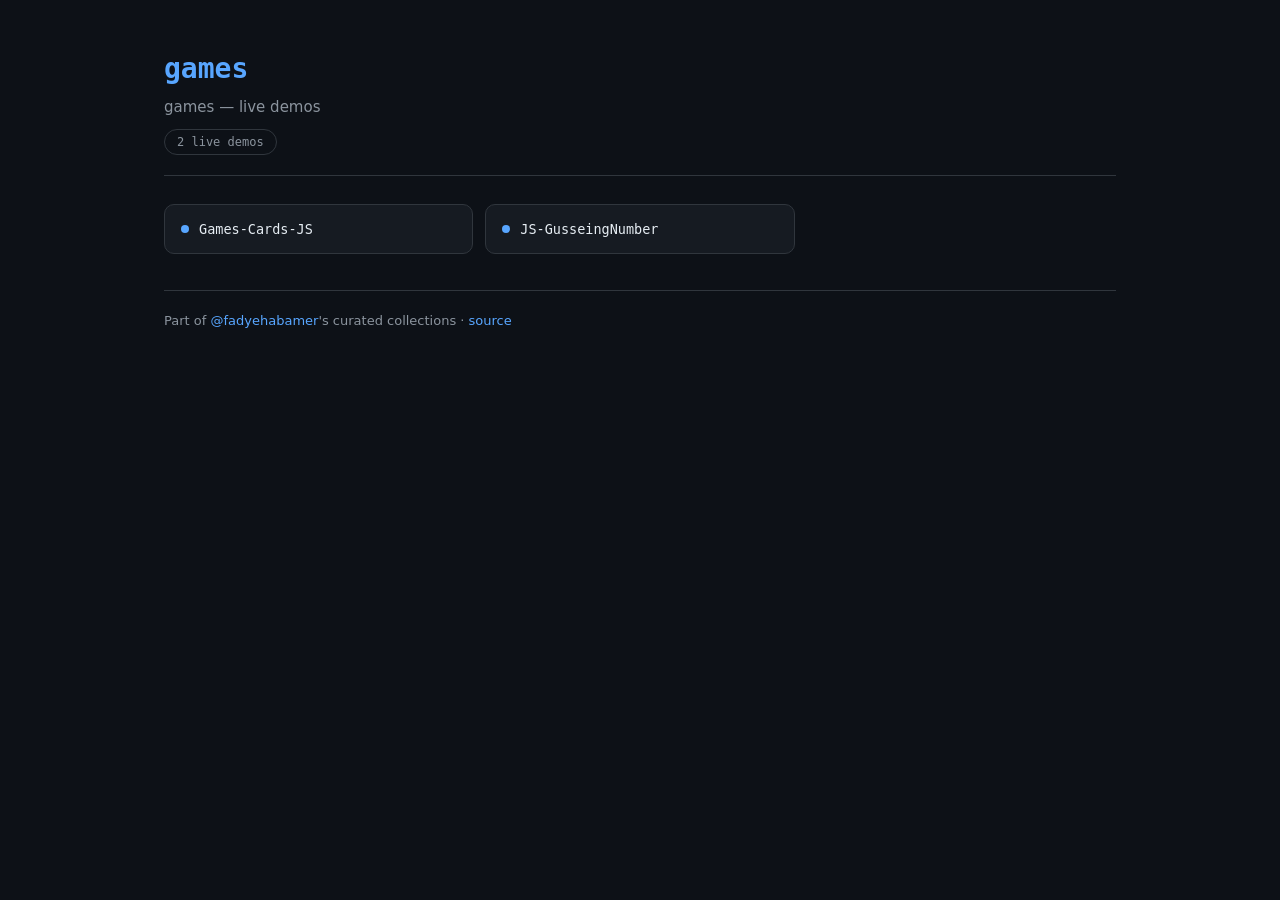
==== index.html @ ade1cd63 "Add gallery landing page for GitHub Pages" ====
<!doctype html>
<html lang="en"><head>
<meta charset="utf-8"/>
<meta name="viewport" content="width=device-width, initial-scale=1"/>
<title>games — Fady Ehab Amer</title>
<style>
  :root{--bg:#0d1117;--card:#161b22;--border:#30363d;--ink:#e6edf3;--muted:#8b949e;--accent:#58a6ff}
  *{box-sizing:border-box}
  body{margin:0;font-family:ui-sans-serif,system-ui,-apple-system,"Segoe UI",sans-serif;
    background:var(--bg);color:var(--ink);line-height:1.5}
  .wrap{max-width:1000px;margin:0 auto;padding:48px 24px}
  header{border-bottom:1px solid var(--border);padding-bottom:20px;margin-bottom:28px}
  h1{margin:0 0 6px;font-size:28px;font-family:ui-monospace,"SF Mono",Menlo,monospace;color:var(--accent)}
  p.sub{margin:0;color:var(--muted);font-size:15px}
  .count{display:inline-block;margin-top:10px;font-family:ui-monospace,monospace;font-size:12px;
    color:var(--muted);border:1px solid var(--border);border-radius:20px;padding:3px 12px}
  .grid{display:grid;grid-template-columns:repeat(auto-fill,minmax(240px,1fr));gap:12px}
  .card{display:flex;align-items:center;gap:10px;text-decoration:none;color:var(--ink);
    background:var(--card);border:1px solid var(--border);border-radius:10px;padding:14px 16px;
    font-family:ui-monospace,"SF Mono",Menlo,monospace;font-size:13.5px;transition:border-color .15s,transform .15s}
  .card:hover{border-color:var(--accent);transform:translateY(-2px)}
  .dot{width:8px;height:8px;border-radius:50%;background:var(--accent);flex:none}
  footer{margin-top:36px;padding-top:20px;border-top:1px solid var(--border);
    color:var(--muted);font-size:13px}
  a.home{color:var(--accent);text-decoration:none}
</style></head>
<body>
  <div class="wrap">
    <header>
      <h1>games</h1>
      <p class="sub">games — live demos</p>
      <div class="count">2 live demos</div>
    </header>
    <div class="grid">
    <a class="card" href="./Games-Cards-JS/"><span class="dot"></span>Games-Cards-JS</a>
    <a class="card" href="./JS-GusseingNumber/"><span class="dot"></span>JS-GusseingNumber</a>
    </div>
    <footer>
      Part of <a class="home" href="https://github.com/fadyehabamer">@fadyehabamer</a>'s curated collections ·
      <a class="home" href="https://github.com/fadyehabamer/games">source</a>
    </footer>
  </div>
</body></html>
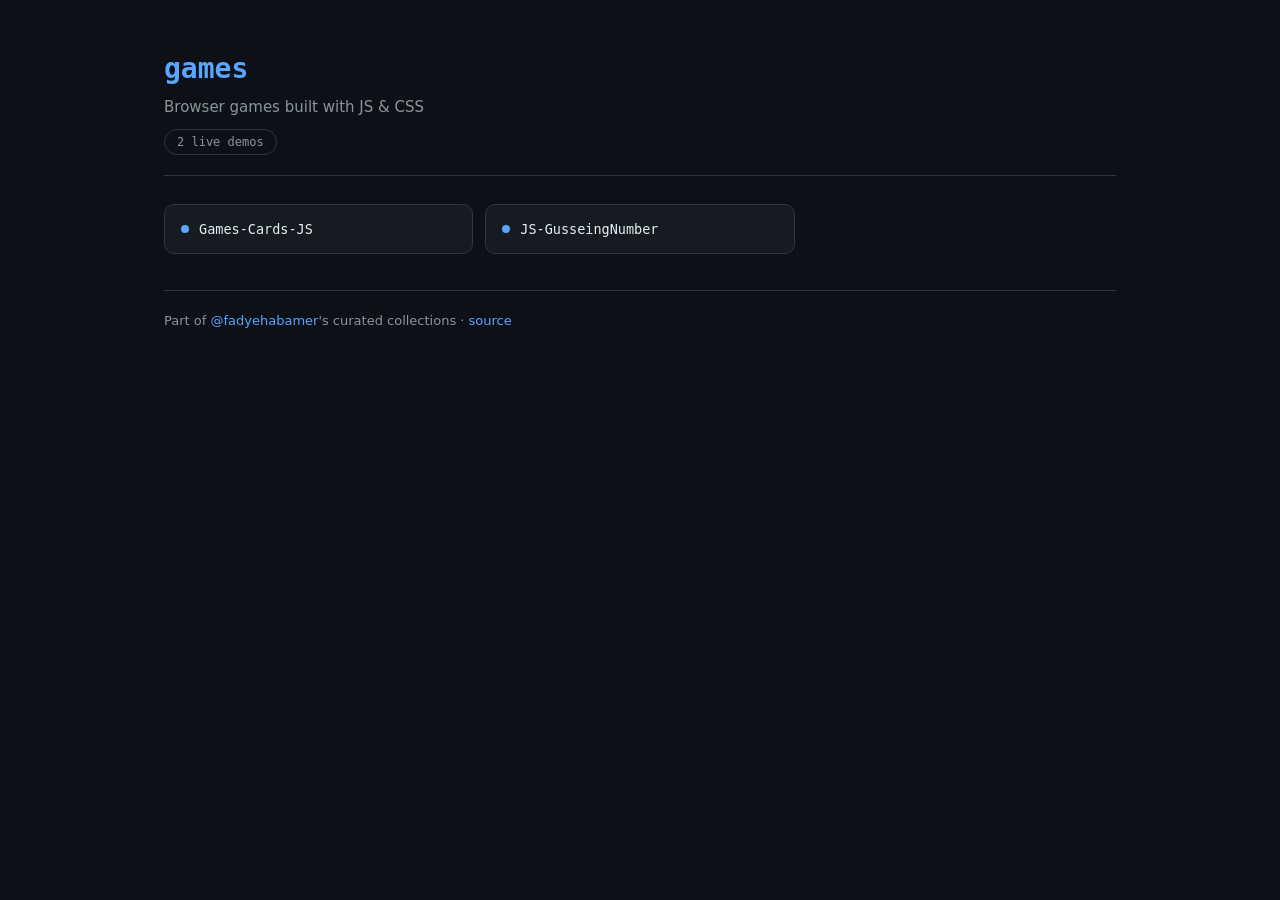
==== commit b896aa53: "Ensure every demo has a root index.html entry point (Pages)" ====
--- a/index.html
+++ b/index.html
@@ -28,7 +28,7 @@
   <div class="wrap">
     <header>
       <h1>games</h1>
-      <p class="sub">games — live demos</p>
+      <p class="sub">Browser games built with JS &amp; CSS</p>
       <div class="count">2 live demos</div>
     </header>
     <div class="grid">
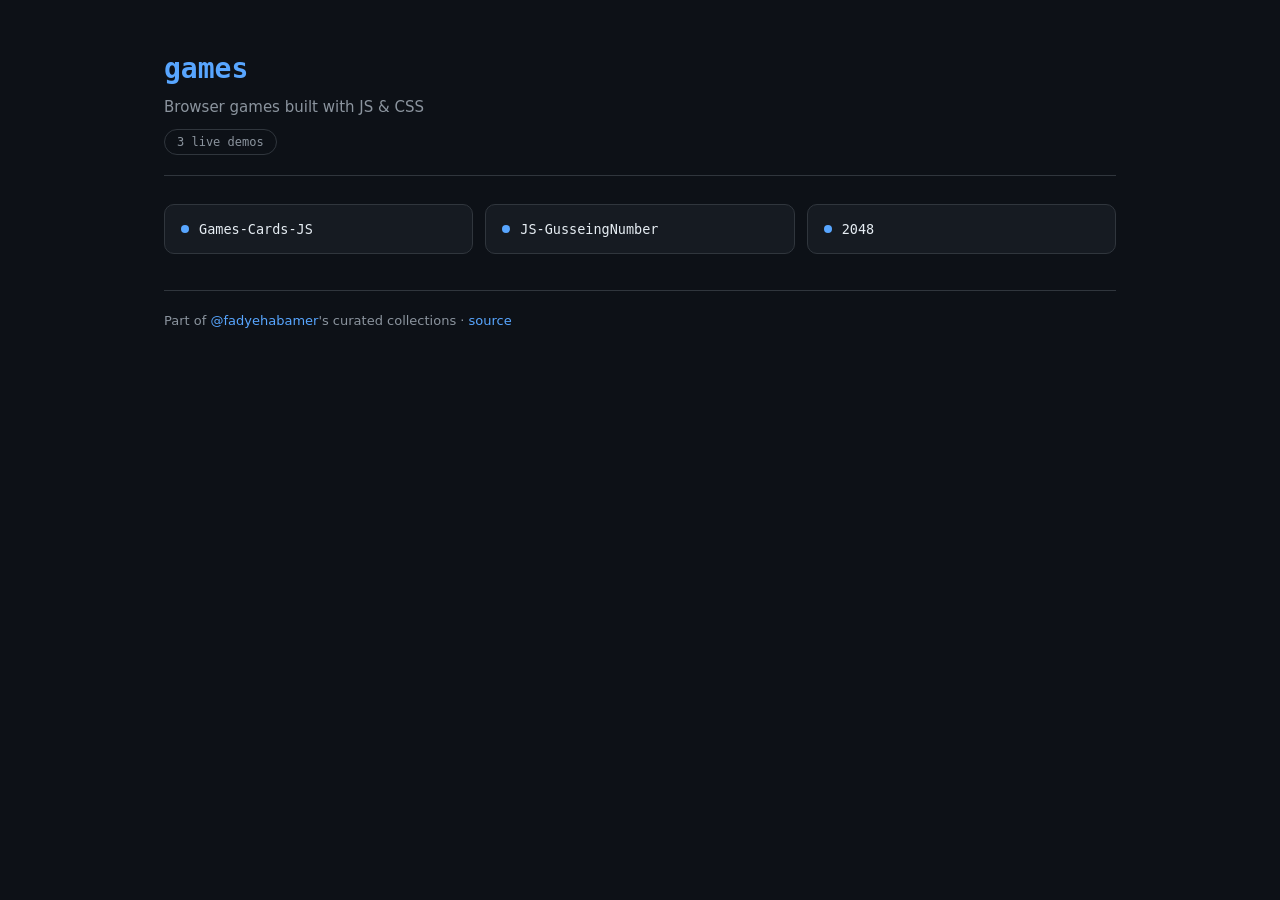
==== commit 522f65fa: "Add 2048 to the README and gallery" ====
--- a/index.html
+++ b/index.html
@@ -29,11 +29,12 @@
     <header>
       <h1>games</h1>
       <p class="sub">Browser games built with JS &amp; CSS</p>
-      <div class="count">2 live demos</div>
+      <div class="count">3 live demos</div>
     </header>
     <div class="grid">
     <a class="card" href="./Games-Cards-JS/"><span class="dot"></span>Games-Cards-JS</a>
     <a class="card" href="./JS-GusseingNumber/"><span class="dot"></span>JS-GusseingNumber</a>
+    <a class="card" href="./2048/"><span class="dot"></span>2048</a>
     </div>
     <footer>
       Part of <a class="home" href="https://github.com/fadyehabamer">@fadyehabamer</a>'s curated collections ·
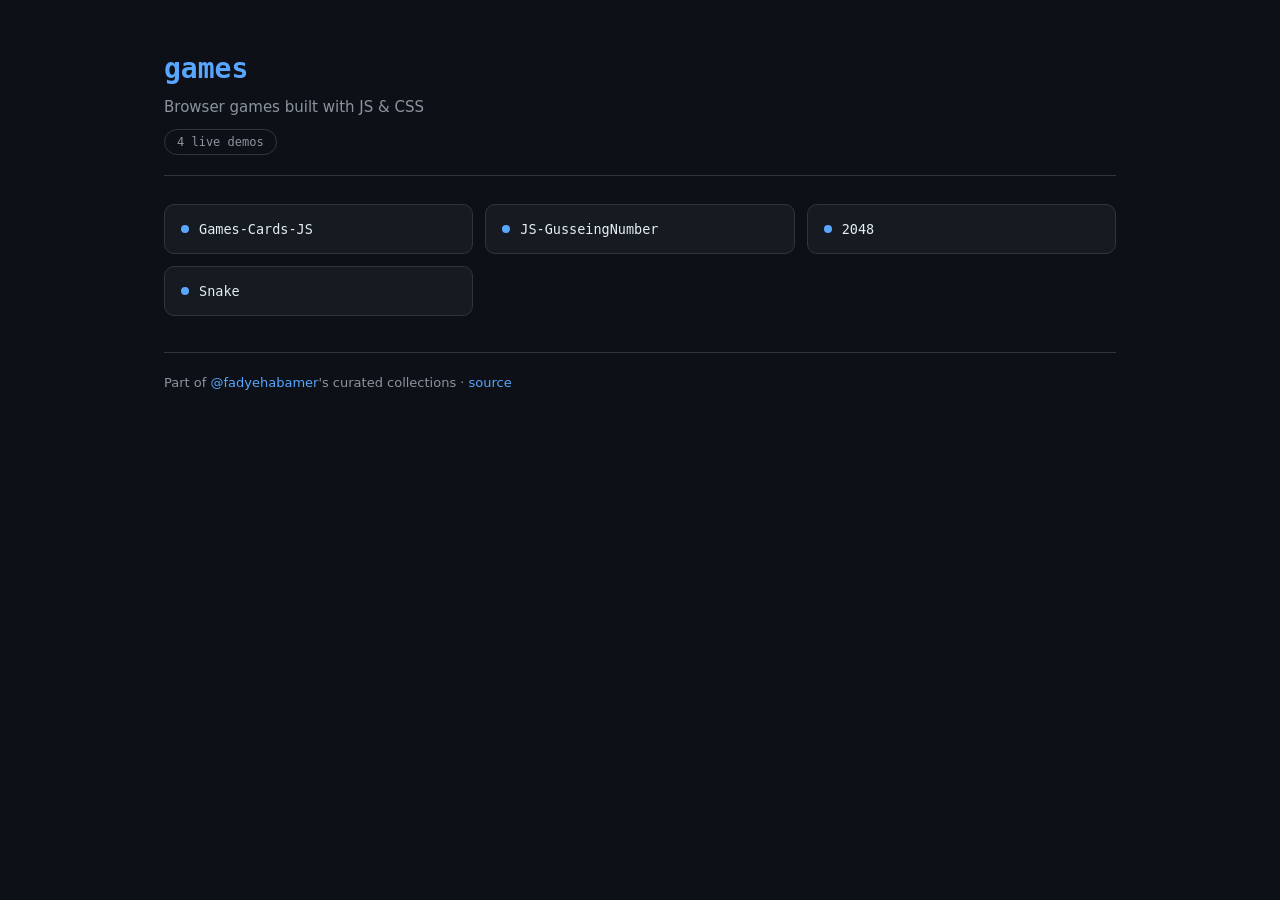
==== commit 4d7c071c: "Add Snake to the README and gallery" ====
--- a/index.html
+++ b/index.html
@@ -29,12 +29,13 @@
     <header>
       <h1>games</h1>
       <p class="sub">Browser games built with JS &amp; CSS</p>
-      <div class="count">3 live demos</div>
+      <div class="count">4 live demos</div>
     </header>
     <div class="grid">
     <a class="card" href="./Games-Cards-JS/"><span class="dot"></span>Games-Cards-JS</a>
     <a class="card" href="./JS-GusseingNumber/"><span class="dot"></span>JS-GusseingNumber</a>
     <a class="card" href="./2048/"><span class="dot"></span>2048</a>
+    <a class="card" href="./Snake/"><span class="dot"></span>Snake</a>
     </div>
     <footer>
       Part of <a class="home" href="https://github.com/fadyehabamer">@fadyehabamer</a>'s curated collections ·
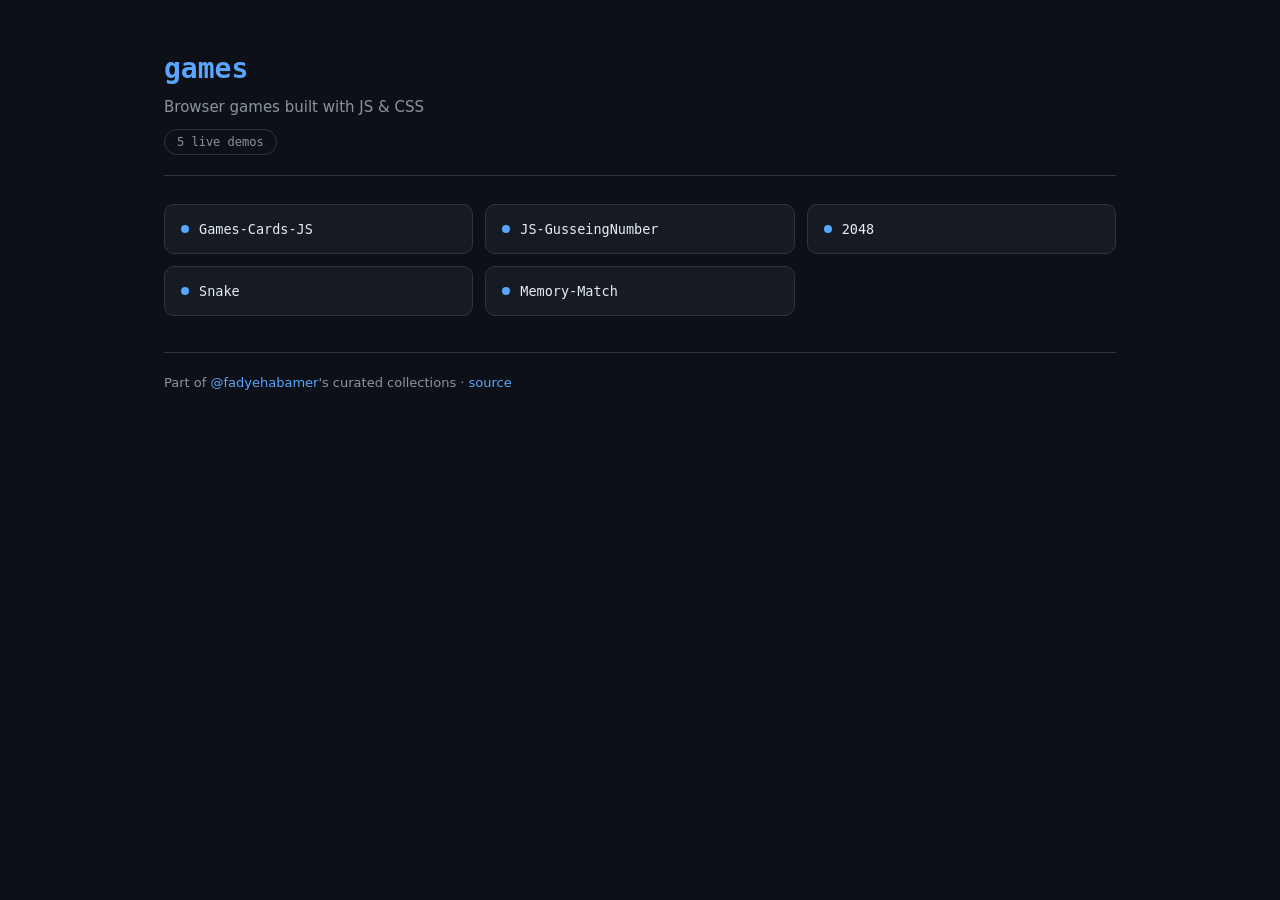
==== commit e52e655a: "Add Memory-Match to the README and gallery" ====
--- a/index.html
+++ b/index.html
@@ -29,13 +29,14 @@
     <header>
       <h1>games</h1>
       <p class="sub">Browser games built with JS &amp; CSS</p>
-      <div class="count">4 live demos</div>
+      <div class="count">5 live demos</div>
     </header>
     <div class="grid">
     <a class="card" href="./Games-Cards-JS/"><span class="dot"></span>Games-Cards-JS</a>
     <a class="card" href="./JS-GusseingNumber/"><span class="dot"></span>JS-GusseingNumber</a>
     <a class="card" href="./2048/"><span class="dot"></span>2048</a>
     <a class="card" href="./Snake/"><span class="dot"></span>Snake</a>
+    <a class="card" href="./Memory-Match/"><span class="dot"></span>Memory-Match</a>
     </div>
     <footer>
       Part of <a class="home" href="https://github.com/fadyehabamer">@fadyehabamer</a>'s curated collections ·
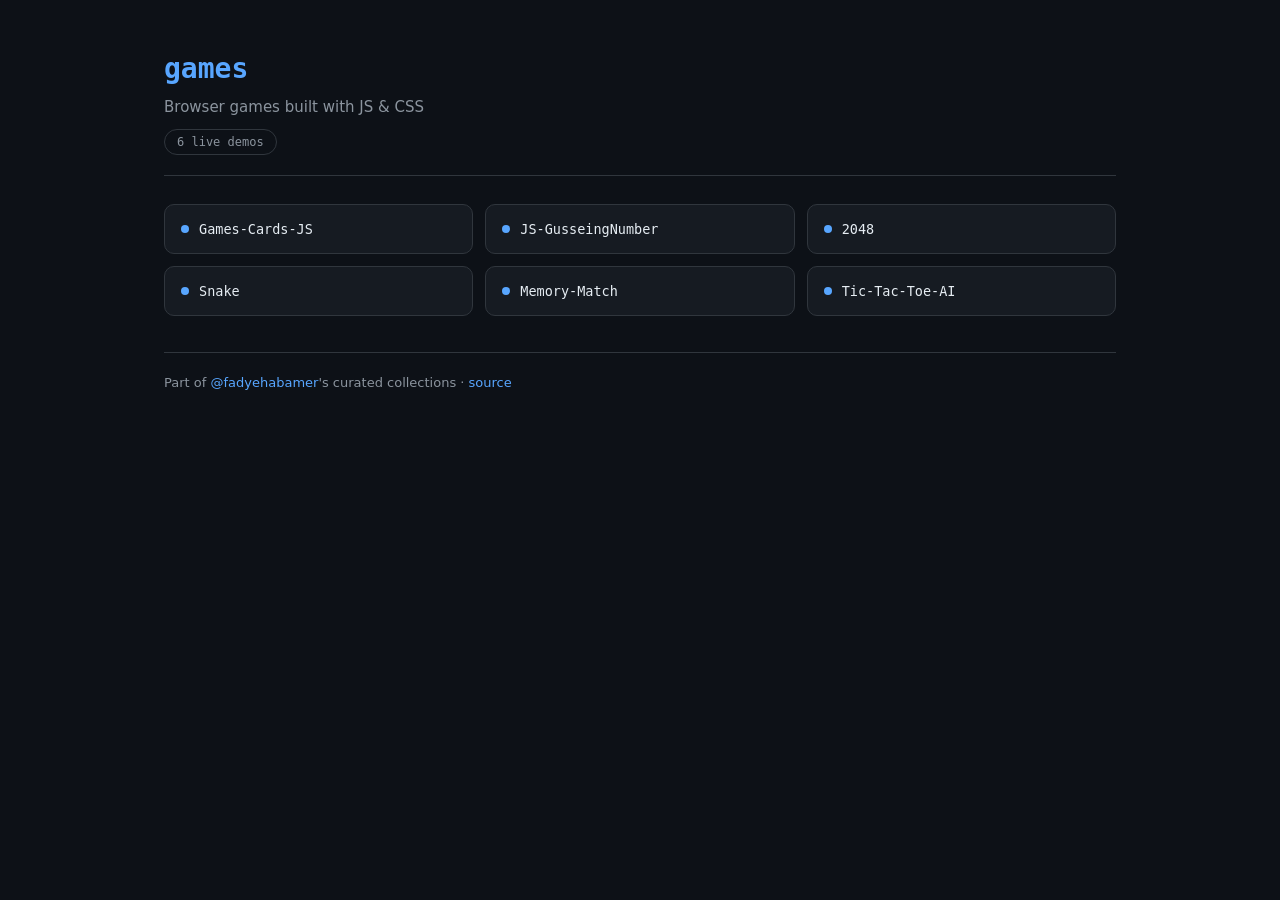
==== commit 78048105: "Add Tic-Tac-Toe-AI to the README and gallery" ====
--- a/index.html
+++ b/index.html
@@ -29,7 +29,7 @@
     <header>
       <h1>games</h1>
       <p class="sub">Browser games built with JS &amp; CSS</p>
-      <div class="count">5 live demos</div>
+      <div class="count">6 live demos</div>
     </header>
     <div class="grid">
     <a class="card" href="./Games-Cards-JS/"><span class="dot"></span>Games-Cards-JS</a>
@@ -37,6 +37,7 @@
     <a class="card" href="./2048/"><span class="dot"></span>2048</a>
     <a class="card" href="./Snake/"><span class="dot"></span>Snake</a>
     <a class="card" href="./Memory-Match/"><span class="dot"></span>Memory-Match</a>
+    <a class="card" href="./Tic-Tac-Toe-AI/"><span class="dot"></span>Tic-Tac-Toe-AI</a>
     </div>
     <footer>
       Part of <a class="home" href="https://github.com/fadyehabamer">@fadyehabamer</a>'s curated collections ·
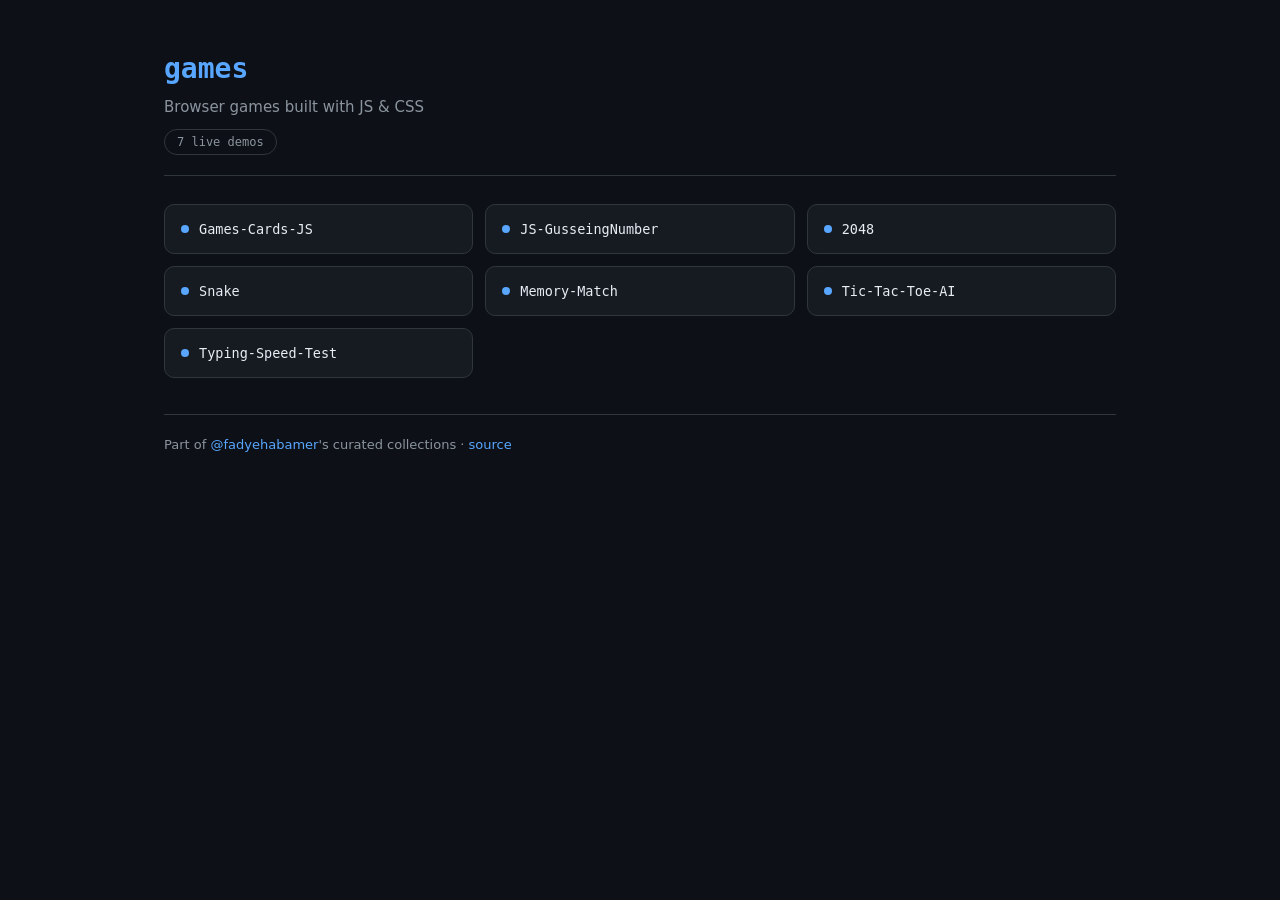
==== commit 7c3980a8: "Add Typing-Speed-Test to the README and gallery" ====
--- a/index.html
+++ b/index.html
@@ -29,7 +29,7 @@
     <header>
       <h1>games</h1>
       <p class="sub">Browser games built with JS &amp; CSS</p>
-      <div class="count">6 live demos</div>
+      <div class="count">7 live demos</div>
     </header>
     <div class="grid">
     <a class="card" href="./Games-Cards-JS/"><span class="dot"></span>Games-Cards-JS</a>
@@ -38,6 +38,7 @@
     <a class="card" href="./Snake/"><span class="dot"></span>Snake</a>
     <a class="card" href="./Memory-Match/"><span class="dot"></span>Memory-Match</a>
     <a class="card" href="./Tic-Tac-Toe-AI/"><span class="dot"></span>Tic-Tac-Toe-AI</a>
+    <a class="card" href="./Typing-Speed-Test/"><span class="dot"></span>Typing-Speed-Test</a>
     </div>
     <footer>
       Part of <a class="home" href="https://github.com/fadyehabamer">@fadyehabamer</a>'s curated collections ·
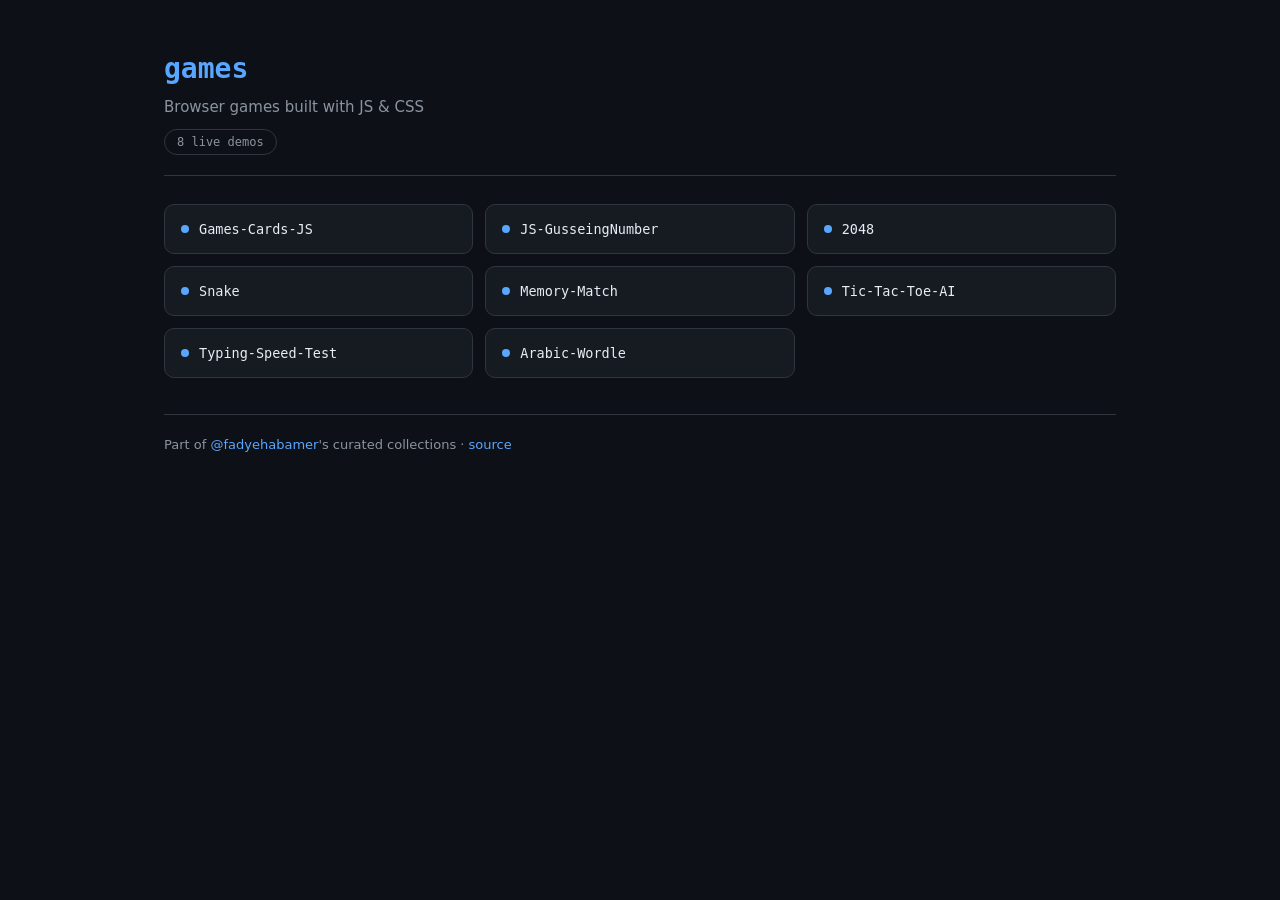
==== commit a2f9a078: "Add Arabic-Wordle to the README and gallery" ====
--- a/index.html
+++ b/index.html
@@ -29,7 +29,7 @@
     <header>
       <h1>games</h1>
       <p class="sub">Browser games built with JS &amp; CSS</p>
-      <div class="count">7 live demos</div>
+      <div class="count">8 live demos</div>
     </header>
     <div class="grid">
     <a class="card" href="./Games-Cards-JS/"><span class="dot"></span>Games-Cards-JS</a>
@@ -39,6 +39,7 @@
     <a class="card" href="./Memory-Match/"><span class="dot"></span>Memory-Match</a>
     <a class="card" href="./Tic-Tac-Toe-AI/"><span class="dot"></span>Tic-Tac-Toe-AI</a>
     <a class="card" href="./Typing-Speed-Test/"><span class="dot"></span>Typing-Speed-Test</a>
+    <a class="card" href="./Arabic-Wordle/"><span class="dot"></span>Arabic-Wordle</a>
     </div>
     <footer>
       Part of <a class="home" href="https://github.com/fadyehabamer">@fadyehabamer</a>'s curated collections ·
